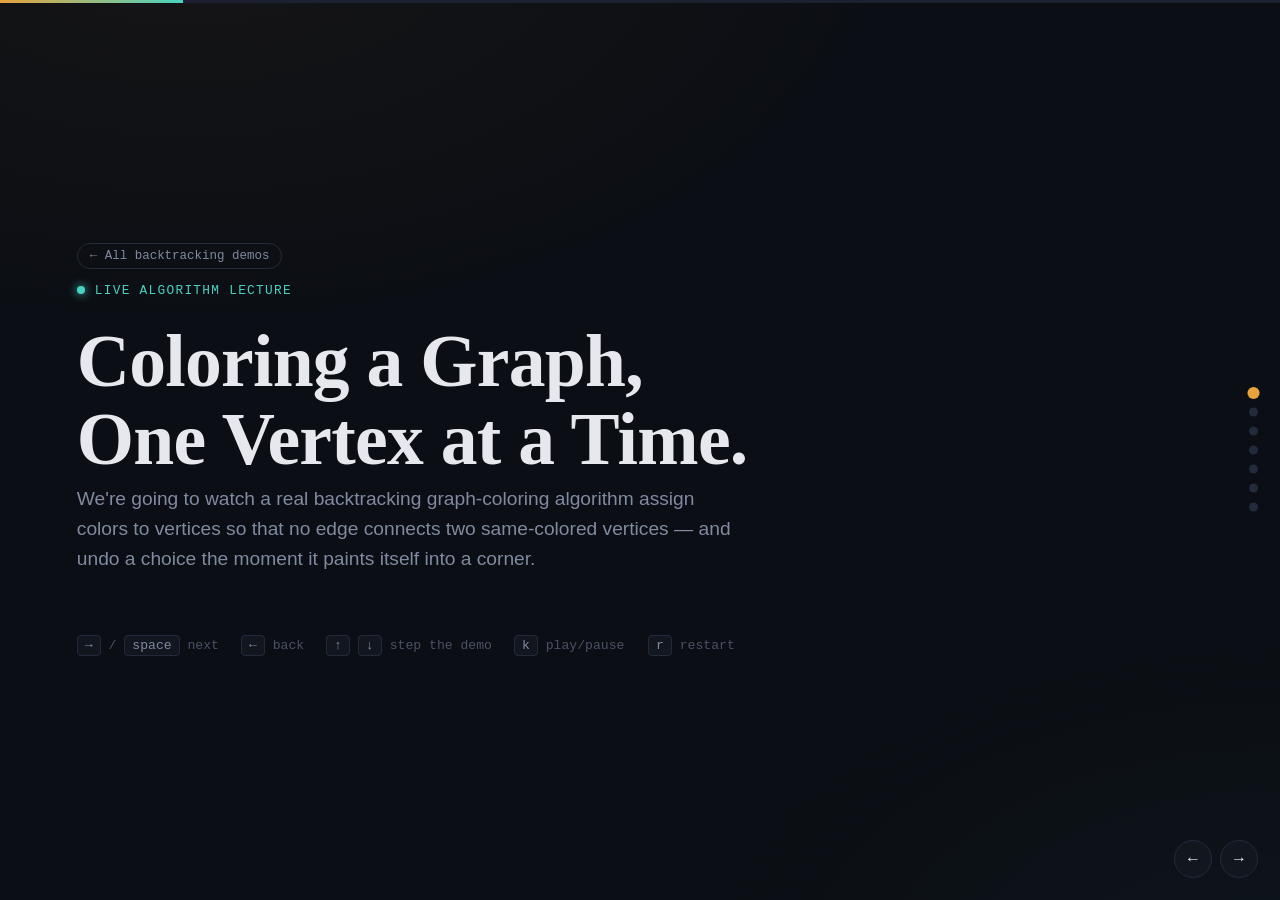
==== graph-coloring/index.html @ 995cb566 "first commit, backtracking algo" ====
<!DOCTYPE html>
<html lang="en">
<head>
<meta charset="UTF-8">
<meta name="viewport" content="width=device-width, initial-scale=1.0">
<title>Backtracking, Live &mdash; Graph Coloring</title>
<link rel="stylesheet" href="css/style.css">
</head>
<body>

<div class="reveal-deck">

  <!-- ============================================================== -->
  <section class="slide" id="slide-title">
    <a class="hub-link" href="../index.html">&larr; All backtracking demos</a>
    <div class="title-mark"><span class="dot"></span> LIVE ALGORITHM LECTURE</div>
    <h1 class="animate-in">Coloring a Graph,<br>One Vertex at a Time.</h1>
    <p class="lede animate-in">We're going to watch a real backtracking graph-coloring
      algorithm assign colors to vertices so that no edge connects two same-colored
      vertices &mdash; and undo a choice the moment it paints itself into a corner.</p>
    <div class="title-hint animate-in">
      <span><kbd>&rarr;</kbd> / <kbd>space</kbd> next</span>
      <span><kbd>&larr;</kbd> back</span>
      <span><kbd>&uarr;</kbd> <kbd>&darr;</kbd> step the demo</span>
      <span><kbd>k</kbd> play/pause &nbsp; <kbd>r</kbd> restart</span>
    </div>
  </section>

  <!-- ============================================================== -->
  <section class="slide" id="slide-concept">
    <div class="slide-eyebrow">01 &middot; The idea</div>
    <h2>Same three moves as any backtracking search</h2>
    <p class="lede"><strong>Choose</strong> a color for the next vertex.
      <strong>Explore</strong> the rest of the graph assuming that choice.
      <strong>Un-choose</strong> it the instant that assumption leads nowhere.</p>

    <div class="two-col slide-body">
      <div class="card animate-in">
        <h3>The rule that matters</h3>
        <p>Two vertices joined by an edge can never share a color. That's the entire
          constraint &mdash; graph coloring backtracking is just Sudoku's row/column/box
          rule generalized to "any two connected vertices".</p>
        <button class="reveal-toggle" data-reveal-toggle aria-expanded="false">Why does vertex order matter?</button>
        <div class="reveal-content">Coloring vertices in a smarter order (most-constrained
          first) prunes dead ends earlier. This deck colors them in plain index order 0..n&minus;1
          on purpose, so the backtracking itself &mdash; not a clever heuristic &mdash; is what's on display.</div>
      </div>
      <div class="card animate-in">
        <h3>k colors, not "the" answer</h3>
        <p>This demo fixes <strong>k&nbsp;=&nbsp;3</strong> available colors up front.
          With too few colors the search would fail entirely; with plenty it would
          never need to backtrack. Three is chosen specifically to force real dead ends.</p>
        <button class="reveal-toggle" data-reveal-toggle aria-expanded="false">What's the chromatic number?</button>
        <div class="reveal-content">The chromatic number is the smallest k for which a
          valid coloring exists at all. Finding it exactly is NP-hard in general &mdash;
          this demo sidesteps that by fixing k and just showing whether backtracking
          finds a valid coloring for that k.</div>
      </div>
    </div>
  </section>

  <!-- ============================================================== -->
  <section class="slide" id="slide-code">
    <div class="slide-eyebrow">02 &middot; The algorithm</div>
    <h2>Eleven lines, read top to bottom</h2>
    <p class="lede">This is the exact function the live demo executes &mdash; vertices are
      visited in index order, colors tried from 1 up to k.</p>

    <div class="slide-body">
      <pre class="mini-code"><span class="tok-keyword">function</span> <span class="tok-function">solve</span>(vertex, depth) {
  <span class="tok-keyword">if</span> (vertex === n) <span class="tok-keyword">return</span> <span class="tok-keyword">true</span>; <span class="tok-comment">// all colored</span>
  <span class="tok-keyword">for</span> (<span class="tok-keyword">let</span> c = <span class="tok-number">1</span>; c &lt;= k; c++) {
    <span class="tok-keyword">if</span> (<span class="tok-function">isValid</span>(vertex, c)) {
      color[vertex] = c;             <span class="tok-comment">// place</span>
      <span class="tok-keyword">if</span> (<span class="tok-function">solve</span>(vertex + <span class="tok-number">1</span>, depth + <span class="tok-number">1</span>)) <span class="tok-keyword">return</span> <span class="tok-keyword">true</span>;
      color[vertex] = <span class="tok-number">0</span>;             <span class="tok-comment">// undo (backtrack)</span>
    }
  }
  <span class="tok-keyword">return</span> <span class="tok-keyword">false</span>;  <span class="tok-comment">// dead end, let caller backtrack</span>
}</pre>

      <div class="two-col">
        <div class="card animate-in">
          <h3>Base case (line 2)</h3>
          <p>Once every vertex index up to n has been colored, the recursion has nothing
            left to decide &mdash; it unwinds with <code>true</code> all the way up.</p>
        </div>
        <div class="card animate-in">
          <h3>The recursive step (lines 3&ndash;8)</h3>
          <p><code>isValid</code> checks every neighbor already colored. A valid color gets
            assigned, then <code>solve()</code> calls itself for the next vertex. If that
            deeper call ever returns <code>false</code>, line 7 erases the color before
            the loop tries the next one.</p>
        </div>
      </div>
    </div>
  </section>

  <!-- ============================================================== -->
  <section class="slide" id="slide-tree-concept">
    <div class="slide-eyebrow">03 &middot; Seeing the recursion</div>
    <h2>Every call is a node. Every color tried is an edge.</h2>
    <p class="lede">The recursion tree below is the entire call-stack history laid out at
      once, instead of only showing you the current top frame.</p>
    <div class="two-col slide-body">
      <div class="concept-tree-wrap animate-in">
        <svg viewBox="0 0 320 200" width="100%" height="220">
          <line class="edge" x1="160" y1="30" x2="90" y2="90"></line>
          <line class="edge" x1="160" y1="30" x2="230" y2="90"></line>
          <line class="edge" x1="90" y1="90" x2="50" y2="150"></line>
          <line class="edge" x1="90" y1="90" x2="130" y2="150"></line>
          <line class="edge" x1="230" y1="90" x2="270" y2="150"></line>
          <g class="node"><circle cx="160" cy="30" r="14"></circle><text x="160" y="34">v0</text></g>
          <g class="node"><circle cx="90" cy="90" r="14"></circle><text x="90" y="94">c1</text></g>
          <g class="node"><circle cx="230" cy="90" r="14"></circle><text x="230" y="94">c2</text></g>
          <g class="node dead"><circle cx="50" cy="150" r="14"></circle><text x="50" y="154">dead</text></g>
          <g class="node ok"><circle cx="130" cy="150" r="14"></circle><text x="130" y="154">ok</text></g>
          <g class="node ok"><circle cx="270" cy="150" r="14"></circle><text x="270" y="154">ok</text></g>
        </svg>
      </div>
      <div class="card animate-in">
        <h3>Reading the tree</h3>
        <p><span style="color:var(--accent-red)">&#9679;</span> A red node tried every
          remaining color and none worked &mdash; a genuine dead end that forces its
          parent to backtrack and try the next color.</p>
        <p><span style="color:var(--accent-cyan)">&#9679;</span> A cyan node lies on the
          path that eventually colored the whole graph.</p>
      </div>
    </div>
  </section>

  <!-- ============================================================== -->
  <section class="slide" id="slide-live-demo">
    <div class="demo-header">
      <div>
        <div class="slide-eyebrow">04 &middot; Live execution</div>
        <h2>Watch it color, one line at a time</h2>
      </div>
      <div class="demo-note" id="demo-note"></div>
    </div>

    <div class="demo-grid">
      <div class="panel panel-board" id="panel-board">
        <div class="panel-head"><span>Graph</span><span class="tag">live</span></div>
        <div class="panel-board-body"><svg id="demo-board"></svg></div>
      </div>

      <div class="panel panel-code">
        <div class="panel-head"><span>Executing Code</span><span class="tag" id="demo-step-counter">step 1 / 1</span></div>
        <div class="panel-code-body" id="demo-code"></div>
      </div>

      <div class="panel-inspect">
        <div class="panel-stack" id="panel-stack">
          <div class="panel-head"><span>Recursion Stack</span></div>
          <div class="stack-body" id="demo-stack"></div>
        </div>
        <div class="panel-variables">
          <div class="panel-head"><span>Variable Inspector</span></div>
          <div class="variables-body" id="demo-variables"></div>
        </div>
      </div>

      <div class="panel panel-tree">
        <div class="panel-head"><span>Recursion Tree</span><span class="tag">grows live as calls happen</span></div>
        <div class="tree-body"><svg id="demo-tree"></svg></div>
      </div>

      <div class="panel panel-ladder">
        <span class="panel-head" style="border:none;padding:0;">Depth</span>
        <div id="demo-ladder"></div>
      </div>

      <div class="panel transport">
        <div class="transport-buttons">
          <button class="tbtn" id="btn-restart" title="Restart (r)">&#8634; Restart</button>
          <button class="tbtn" id="btn-prev" title="Previous step">&#8592; Prev</button>
          <button class="tbtn" id="btn-play-pause" title="Play / Pause (k)">&#9654; Play</button>
          <button class="tbtn" id="btn-next" title="Next step">Next &#8594;</button>
        </div>
        <div class="scrub-wrap">
          <input type="range" id="step-scrubber" min="0" max="1" value="0" step="1">
        </div>
        <div class="speed-wrap">
          <span>Speed</span>
          <input type="range" id="speed-range" min="1" max="4" value="2" step="1">
          <span id="speed-label">Normal</span>
        </div>
      </div>
    </div>
  </section>

  <!-- ============================================================== -->
  <section class="slide" id="slide-recap">
    <div class="slide-eyebrow">05 &middot; Recap</div>
    <h2>What you just watched</h2>
    <p class="lede">Three ideas, all visible directly in the trace you just stepped through.</p>
    <div class="recap-grid slide-body">
      <div class="card animate-in">
        <div class="big">O(k^n)</div>
        <h3>Worst case</h3>
        <p>k colors tried per vertex, n vertices deep. The neighbor check prunes this
          drastically in practice &mdash; this graph's trace stayed under 250 steps.</p>
      </div>
      <div class="card animate-in">
        <div class="big">18 backtracks</div>
        <h3>Real dead ends</h3>
        <p>With only 3 colors available, this particular graph forces the naive
          vertex-order search to backtrack repeatedly before finding a valid coloring.</p>
      </div>
      <div class="card animate-in">
        <div class="big">undo &ne; restart</div>
        <h3>Backtracking's whole trick</h3>
        <p>Every red dead end erased exactly one vertex's color and resumed &mdash; every
          other vertex's coloring so far was left untouched.</p>
      </div>
    </div>
  </section>

  <!-- ============================================================== -->
  <section class="slide" id="slide-end">
    <div class="slide-eyebrow">Fin</div>
    <h1>Go replay it.</h1>
    <p class="lede">Jump back to the live demo and scrub through the trace as many times as
      you'd like &mdash; try pausing right before one of the dead ends and guessing which
      color will fail next.</p>
    <div class="end-actions">
      <button class="tbtn" onclick="document.querySelector('.deck-dot:nth-child(5)').click()">&#8592; Back to live demo</button>
      <button class="tbtn" onclick="document.querySelector('.deck-dot:nth-child(1)').click()">&#8634; Restart deck</button>
    </div>
  </section>

</div>

<script src="js/tween.js"></script>
<script src="js/highlight.js"></script>
<script src="js/data.js"></script>
<script src="js/solver.js"></script>
<script src="js/visualizer.js"></script>
<script src="js/player.js"></script>
<script src="js/slides.js"></script>
<script src="js/main.js"></script>
</body>
</html>
---- graph-coloring/css/style.css ----
/* =========================================================================
   style.css
   Design language: "the debugger console" - this deck teaches backtracking
   by showing a live debugger-style trace of a real recursive solve, so the
   whole visual system borrows from IDE/debugger conventions (line gutters,
   breakpoint amber, call-stack rails) rather than generic slide-deck
   chrome. Signature element: the synchronized four-panel trace grid with
   its amber depth ladder, on slide 5.
   ========================================================================= */

:root {
  /* ---- palette --------------------------------------------------- */
  --bg-deep:      #0B0E14;
  --bg-panel:     #12161F;
  --bg-panel-alt: #161B26;
  --bg-raised:    #1B2130;
  --border:       #232A3B;
  --border-soft:  #1B2130;

  --text-primary: #E6E8EE;
  --text-dim:     #808AA0;
  --text-faint:   #4B5266;

  --accent-amber: #E8A33D;   /* focus / current depth / breakpoint */
  --accent-cyan:  #49D3C0;   /* success / solved path */
  --accent-red:   #E8637A;   /* backtrack / dead end */
  --accent-violet:#9C90F0;   /* given clues / secondary emphasis */

  --font-display: "Iowan Old Style", "Palatino Linotype", Palatino, Georgia, "Noto Serif", serif;
  --font-sans: ui-sans-serif, -apple-system, "Segoe UI", Roboto, "Helvetica Neue", Arial, sans-serif;
  --font-mono: ui-monospace, "Cascadia Code", "SF Mono", "JetBrains Mono", Consolas, "Liberation Mono", monospace;

  --radius: 8px;
  --radius-sm: 4px;
}

* { box-sizing: border-box; }

html, body {
  margin: 0;
  padding: 0;
  height: 100%;
  background: var(--bg-deep);
  color: var(--text-primary);
  font-family: var(--font-sans);
  overflow: hidden;
}

body {
  background-image:
    radial-gradient(1200px 700px at 15% -10%, rgba(232, 163, 61, 0.05), transparent 60%),
    radial-gradient(1000px 600px at 100% 110%, rgba(73, 211, 192, 0.04), transparent 60%);
}

::selection { background: rgba(232, 163, 61, 0.35); }

/* Respect reduced-motion preferences across the whole deck. */
@media (prefers-reduced-motion: reduce) {
  *, *::before, *::after { animation-duration: 0.001ms !important; transition-duration: 0.001ms !important; }
}

button { font-family: inherit; }

/* =========================================================================
   Slide deck chrome
   ========================================================================= */

.reveal-deck {
  position: relative;
  width: 100vw;
  height: 100vh;
}

.slide {
  position: absolute;
  inset: 0;
  display: none;
  flex-direction: column;
  padding: 5.5vh 6vw 6vh;
  opacity: 0;
  transform: translateX(24px);
  transition: opacity 0.45s ease, transform 0.45s ease;
}

.slide.active {
  display: flex;
  opacity: 1;
  transform: translateX(0);
}

.slide.prev { transform: translateX(-24px); }

.slide-eyebrow {
  font-family: var(--font-mono);
  letter-spacing: 0.14em;
  text-transform: uppercase;
  font-size: 0.72rem;
  color: var(--accent-amber);
  margin-bottom: 0.6rem;
}

.slide h1 {
  font-family: var(--font-display);
  font-weight: 600;
  font-size: clamp(2.1rem, 4.2vw, 3.4rem);
  margin: 0 0 0.4rem;
  letter-spacing: -0.01em;
  line-height: 1.05;
}

.slide h2 {
  font-family: var(--font-display);
  font-weight: 600;
  font-size: clamp(1.5rem, 2.6vw, 2.15rem);
  margin: 0 0 0.9rem;
  letter-spacing: -0.01em;
}

.slide .lede {
  font-size: clamp(1rem, 1.3vw, 1.2rem);
  color: var(--text-dim);
  max-width: 62ch;
  line-height: 1.55;
  margin: 0 0 1.6rem;
}

.slide-body {
  flex: 1;
  min-height: 0;
  display: flex;
  flex-direction: column;
}

/* Deck-wide fixed chrome */

.deck-progress {
  position: fixed;
  top: 0; left: 0; right: 0;
  height: 3px;
  background: var(--border-soft);
  z-index: 50;
}
.deck-progress-bar {
  height: 100%;
  background: linear-gradient(90deg, var(--accent-amber), var(--accent-cyan));
  transition: width 0.4s ease;
}

.deck-dots {
  position: fixed;
  right: 22px;
  top: 50%;
  transform: translateY(-50%);
  display: flex;
  flex-direction: column;
  gap: 10px;
  z-index: 50;
}
.deck-dot {
  width: 9px; height: 9px;
  border-radius: 50%;
  background: var(--border);
  border: none;
  cursor: pointer;
  padding: 0;
  transition: background 0.25s, transform 0.25s;
}
.deck-dot:hover { background: var(--text-dim); }
.deck-dot.active { background: var(--accent-amber); transform: scale(1.35); }

.deck-arrows {
  position: fixed;
  bottom: 22px;
  right: 22px;
  display: flex;
  gap: 8px;
  z-index: 50;
}
.deck-arrow {
  width: 38px; height: 38px;
  border-radius: 50%;
  border: 1px solid var(--border);
  background: var(--bg-panel);
  color: var(--text-primary);
  cursor: pointer;
  font-size: 1rem;
  display: flex; align-items: center; justify-content: center;
  transition: background 0.2s, border-color 0.2s, transform 0.15s;
}
.deck-arrow:hover { border-color: var(--accent-amber); transform: translateY(-1px); }
.deck-arrow:active { transform: translateY(0); }

/* =========================================================================
   Fragments / click-to-reveal
   ========================================================================= */

.fragment {
  opacity: 0;
  transform: translateY(10px);
  transition: opacity 0.5s ease, transform 0.5s ease;
}
.fragment.shown { opacity: 1; transform: translateY(0); }

.animate-in {
  opacity: 0;
  transform: translateY(14px);
  transition: opacity 0.5s ease, transform 0.5s ease;
}
.animate-in.animate-in-done { opacity: 1; transform: translateY(0); }

.reveal-toggle {
  display: inline-flex;
  align-items: center;
  gap: 8px;
  background: var(--bg-panel);
  border: 1px solid var(--border);
  color: var(--text-primary);
  font-family: var(--font-mono);
  font-size: 0.85rem;
  padding: 9px 14px;
  border-radius: var(--radius-sm);
  cursor: pointer;
  transition: border-color 0.2s;
}
.reveal-toggle::before {
  content: "+";
  color: var(--accent-amber);
  font-weight: 700;
  transition: transform 0.25s;
}
.reveal-toggle.open::before { content: "\2212"; }
.reveal-toggle:hover { border-color: var(--accent-amber); }

.reveal-content {
  max-height: 0;
  overflow: hidden;
  opacity: 0;
  transition: max-height 0.4s ease, opacity 0.3s ease, margin 0.4s ease;
  color: var(--text-dim);
  line-height: 1.6;
  font-size: 0.95rem;
}
.reveal-content.open {
  max-height: 260px;
  opacity: 1;
  margin-top: 10px;
}

/* =========================================================================
   Generic content widgets reused across explainer slides
   ========================================================================= */

.pill-row { display: flex; gap: 10px; flex-wrap: wrap; margin: 0.4rem 0 1.2rem; }
.pill {
  font-family: var(--font-mono);
  font-size: 0.78rem;
  padding: 5px 11px;
  border-radius: 999px;
  border: 1px solid var(--border);
  color: var(--text-dim);
}

.two-col {
  display: grid;
  grid-template-columns: 1fr 1fr;
  gap: 28px;
  flex: 1;
  min-height: 0;
}

.card {
  background: var(--bg-panel);
  border: 1px solid var(--border);
  border-radius: var(--radius);
  padding: 20px 22px;
}
.card h3 {
  margin: 0 0 8px;
  font-size: 1rem;
  font-family: var(--font-mono);
  color: var(--accent-amber);
  font-weight: 600;
}
.card p { color: var(--text-dim); line-height: 1.6; margin: 0 0 8px; font-size: 0.95rem; }

.mini-code {
  font-family: var(--font-mono);
  font-size: 0.85rem;
  background: var(--bg-deep);
  border: 1px solid var(--border);
  border-radius: var(--radius-sm);
  padding: 12px 14px;
  color: var(--text-primary);
  line-height: 1.7;
  overflow-x: auto;
}

/* Concept slide: tiny abstract recursion-tree sketch */
.concept-tree-wrap {
  display: flex;
  align-items: center;
  justify-content: center;
  background: var(--bg-panel);
  border: 1px solid var(--border);
  border-radius: var(--radius);
}
.concept-tree-wrap svg .node circle { fill: var(--bg-raised); stroke: var(--border); stroke-width: 1.5; }
.concept-tree-wrap svg .node text { fill: var(--text-dim); font-family: var(--font-mono); font-size: 9px; }
.concept-tree-wrap svg .node.ok circle { fill: rgba(73,211,192,0.18); stroke: var(--accent-cyan); }
.concept-tree-wrap svg .node.dead circle { fill: rgba(232,99,122,0.18); stroke: var(--accent-red); }
.concept-tree-wrap svg .edge { stroke: var(--border); stroke-width: 1.5; }

/* =========================================================================
   Title slide
   ========================================================================= */

#slide-title {
  justify-content: center;
  align-items: flex-start;
}
.title-mark {
  font-family: var(--font-mono);
  font-size: 0.8rem;
  color: var(--accent-cyan);
  letter-spacing: 0.1em;
  margin-bottom: 1.6rem;
  display: flex;
  align-items: center;
  gap: 10px;
}
.title-mark .dot { width: 8px; height: 8px; border-radius: 50%; background: var(--accent-cyan); box-shadow: 0 0 10px var(--accent-cyan); }
#slide-title h1 { font-size: clamp(2.6rem, 6vw, 4.6rem); }
#slide-title .lede { font-size: clamp(1.05rem, 1.5vw, 1.3rem); }
.title-hint {
  margin-top: 2.4rem;
  font-family: var(--font-mono);
  font-size: 0.82rem;
  color: var(--text-faint);
  display: flex;
  gap: 22px;
}
.title-hint kbd {
  background: var(--bg-panel);
  border: 1px solid var(--border);
  border-radius: 4px;
  padding: 2px 7px;
  font-family: var(--font-mono);
  color: var(--text-dim);
}
.title-board-peek { position: absolute; right: 7vw; top: 50%; transform: translateY(-50%); opacity: 0.9; }

/* =========================================================================
   LIVE DEMO SLIDE - the signature element
   ========================================================================= */

#slide-live-demo { padding-bottom: 3.4vh; }

.demo-header { display: flex; align-items: baseline; justify-content: space-between; margin-bottom: 0.7rem; }
.demo-header h2 { margin: 0; }
.demo-note {
  font-family: var(--font-mono);
  font-size: 0.88rem;
  color: var(--accent-amber);
  min-height: 1.3em;
}

.demo-grid {
  flex: 1;
  min-height: 0;
  display: grid;
  grid-template-columns: 340px 1fr 300px;
  grid-template-rows: 1fr auto auto;
  gap: 14px;
  grid-template-areas:
    "board code   inspect"
    "tree   tree   tree"
    "ladder transport transport";
}

.panel {
  background: var(--bg-panel);
  border: 1px solid var(--border);
  border-radius: var(--radius);
  display: flex;
  flex-direction: column;
  min-height: 0;
  overflow: hidden;
}
.panel-head {
  font-family: var(--font-mono);
  font-size: 0.7rem;
  letter-spacing: 0.08em;
  text-transform: uppercase;
  color: var(--text-dim);
  padding: 10px 14px;
  border-bottom: 1px solid var(--border-soft);
  display: flex;
  align-items: center;
  justify-content: space-between;
  flex-shrink: 0;
}
.panel-head .tag { color: var(--accent-amber); }

/* ---- board panel (graph view) ---- */
.panel-board { grid-area: board; transition: box-shadow 0.3s; }
.panel-board.flash-place { box-shadow: 0 0 0 2px var(--accent-amber) inset; }
.panel-board.flash-remove { box-shadow: 0 0 0 2px var(--accent-red) inset; }
.panel-board.flash-success { box-shadow: 0 0 22px 2px var(--accent-cyan) inset; }
.panel-board-body { flex: 1; display: flex; align-items: center; justify-content: center; padding: 12px; }

#demo-board { width: 100%; height: 100%; max-width: 320px; max-height: 320px; }

.graph-edge { stroke: var(--border); stroke-width: 1.6; transition: stroke 0.25s, stroke-width 0.25s; }
.graph-edge.edge-conflict { stroke: var(--accent-red); stroke-width: 2.4; }

.graph-node circle {
  fill: var(--bg-raised);
  stroke: var(--border);
  stroke-width: 2;
  transition: fill 0.28s, stroke 0.28s, r 0.2s;
}
.graph-node text {
  font-family: var(--font-mono);
  font-size: 10px;
  fill: var(--text-dim);
  text-anchor: middle;
  pointer-events: none;
}
.graph-node.node-colored text { fill: var(--bg-deep); font-weight: 700; }
.graph-node.node-focus circle { stroke: var(--accent-amber); stroke-width: 3; }
.graph-node.node-place circle { animation: node-pop-in 0.34s cubic-bezier(.2,1.5,.4,1); }
.graph-node.node-remove circle { animation: node-pop-out 0.3s ease; }
.graph-node.node-deadend circle { animation: node-shake 0.35s; stroke: var(--accent-red); }
.graph-node.node-success circle { animation: node-glow 1.1s ease; }

@keyframes node-pop-in {
  0% { r: 6; opacity: 0.4; }
  60% { r: 17; }
  100% { r: 14; opacity: 1; }
}
@keyframes node-pop-out {
  0% { r: 14; }
  100% { r: 10; }
}
@keyframes node-shake {
  0%, 100% { transform: translateX(0); }
  25% { transform: translateX(-2px); }
  75% { transform: translateX(2px); }
}
@keyframes node-glow {
  0% { filter: drop-shadow(0 0 0 rgba(73,211,192,0)); }
  40% { filter: drop-shadow(0 0 8px rgba(73,211,192,0.9)); }
  100% { filter: drop-shadow(0 0 0 rgba(73,211,192,0)); }
}

/* ---- code panel ---- */
.panel-code { grid-area: code; }
.panel-code-body { flex: 1; overflow-y: auto; padding: 10px 0; }
.code-line {
  display: flex;
  gap: 14px;
  padding: 3px 16px;
  font-family: var(--font-mono);
  font-size: clamp(12px, 1.05vw, 14.5px);
  white-space: pre;
  border-left: 3px solid transparent;
  transition: background 0.25s, border-color 0.25s;
}
.code-line.active {
  background: rgba(232, 163, 61, 0.10);
  border-left-color: var(--accent-amber);
}
.code-gutter { color: var(--text-faint); width: 1.4em; text-align: right; flex-shrink: 0; user-select: none; }
.tok-keyword { color: #C792EA; }
.tok-string { color: var(--accent-cyan); }
.tok-number { color: var(--accent-amber); }
.tok-comment { color: var(--text-faint); font-style: italic; }
.tok-function { color: #82AAFF; }
.tok-ident { color: var(--text-primary); }
.tok-punct { color: var(--text-dim); }

/* ---- inspector column (stack + variables stacked) ---- */
.panel-inspect { grid-area: inspect; display: flex; flex-direction: column; gap: 14px; background: transparent; border: none; }
.panel-stack, .panel-variables { background: var(--bg-panel); border: 1px solid var(--border); border-radius: var(--radius); display: flex; flex-direction: column; flex: 1; min-height: 0; overflow: hidden; }

.stack-body { flex: 1; overflow-y: auto; padding: 10px; display: flex; flex-direction: column; gap: 6px; transition: box-shadow 0.3s; }
.stack-body.flash-deadend { box-shadow: 0 0 0 2px var(--accent-red) inset; }
.stack-frame {
  font-family: var(--font-mono);
  font-size: 0.78rem;
  background: var(--bg-raised);
  border: 1px solid var(--border-soft);
  border-radius: var(--radius-sm);
  padding: 6px 10px;
  display: flex;
  gap: 10px;
  align-items: center;
  animation: slide-up-in 0.25s ease;
}
.stack-frame.stack-top { border-color: var(--accent-amber); background: rgba(232,163,61,0.08); }
.stack-depth { color: var(--accent-amber); font-weight: 700; }
.stack-label { color: var(--text-dim); }
.stack-empty { color: var(--text-faint); font-family: var(--font-mono); font-size: 0.8rem; padding: 10px; }
@keyframes slide-up-in {
  from { transform: translateY(6px); opacity: 0; }
  to { transform: translateY(0); opacity: 1; }
}

.variables-body { padding: 10px 12px; display: flex; flex-direction: column; gap: 4px; overflow-y: auto; }
.var-row {
  display: flex;
  justify-content: space-between;
  font-family: var(--font-mono);
  font-size: 0.82rem;
  padding: 5px 6px;
  border-radius: var(--radius-sm);
  transition: background 0.2s;
}
.var-row:hover { background: var(--bg-raised); }
.var-key { color: var(--text-dim); }
.var-value { color: var(--text-primary); font-weight: 600; }
.var-value.var-event { color: var(--accent-cyan); font-weight: 500; text-transform: lowercase; }

/* ---- recursion tree (spans same row visually via being inline in code col on small screens; primary spot is a dedicated strip) ---- */
.panel-tree { grid-area: tree; max-height: 190px; }
.tree-body { flex: 1; overflow: auto; padding: 6px; }
#demo-tree { width: 100%; height: 100%; min-height: 150px; }
.tree-edge { stroke: var(--border); stroke-width: 1.4; }
.tree-node circle { stroke-width: 1.6; fill: var(--bg-raised); stroke: var(--border); transition: fill 0.3s, stroke 0.3s, r 0.2s; }
.tree-node text { font-family: var(--font-mono); font-size: 6.5px; fill: var(--text-dim); text-anchor: middle; }
.tree-node.tree-active circle { stroke: var(--accent-amber); }
.tree-node.tree-on-path circle { stroke: var(--accent-cyan); fill: rgba(73,211,192,0.12); }
.tree-node.tree-success circle { fill: var(--accent-cyan); stroke: var(--accent-cyan); }
.tree-node.tree-deadend circle { fill: rgba(232,99,122,0.25); stroke: var(--accent-red); }
.tree-node.tree-current circle { r: 12; filter: drop-shadow(0 0 4px rgba(232,163,61,0.7)); }

/* ---- depth ladder ---- */
.panel-ladder { grid-area: ladder; flex-direction: row; align-items: center; padding: 10px 14px; gap: 12px; }
.ladder-track { display: flex; gap: 3px; align-items: flex-end; }
.ladder-rung { width: 6px; height: 16px; background: var(--border-soft); border-radius: 2px; transition: background 0.2s, height 0.2s; }
.ladder-rung.ladder-passed { background: var(--border); }
.ladder-rung.ladder-active { background: var(--accent-amber); height: 22px; box-shadow: 0 0 6px rgba(232,163,61,0.7); }
.ladder-label { font-family: var(--font-mono); font-size: 0.78rem; color: var(--accent-amber); white-space: nowrap; }

/* ---- transport controls ---- */
.transport { grid-area: transport; flex-direction: row; align-items: center; gap: 16px; padding: 10px 16px; background: var(--bg-panel-alt); }
.transport-buttons { display: flex; gap: 8px; }
.tbtn {
  font-family: var(--font-mono);
  font-size: 0.82rem;
  background: var(--bg-raised);
  border: 1px solid var(--border);
  color: var(--text-primary);
  padding: 8px 14px;
  border-radius: var(--radius-sm);
  cursor: pointer;
  transition: border-color 0.2s, transform 0.1s, background 0.2s;
}
.tbtn:hover:not(:disabled) { border-color: var(--accent-amber); }
.tbtn:active:not(:disabled) { transform: scale(0.96); }
.tbtn:disabled { opacity: 0.35; cursor: not-allowed; }
.tbtn.is-playing { border-color: var(--accent-cyan); color: var(--accent-cyan); }

.step-counter { font-family: var(--font-mono); font-size: 0.8rem; color: var(--text-dim); min-width: 92px; }

.scrub-wrap { flex: 1; display: flex; align-items: center; gap: 10px; }
#step-scrubber { flex: 1; accent-color: var(--accent-amber); }

.speed-wrap { display: flex; align-items: center; gap: 8px; font-family: var(--font-mono); font-size: 0.78rem; color: var(--text-dim); }
#speed-range { accent-color: var(--accent-amber); }
#speed-label { width: 68px; }

/* =========================================================================
   Recap slide
   ========================================================================= */
.recap-grid { display: grid; grid-template-columns: repeat(3, 1fr); gap: 18px; }
.recap-grid .card .big { font-family: var(--font-mono); color: var(--accent-cyan); font-size: 1.6rem; font-weight: 700; }

.end-actions { display: flex; gap: 14px; margin-top: 1.4rem; }
.end-actions .tbtn { padding: 10px 18px; font-size: 0.85rem; }

/* =========================================================================
   Responsive: laptop / tablet / narrower projectors
   ========================================================================= */

@media (max-width: 1180px) {
  .demo-grid {
    grid-template-columns: 300px 1fr 260px;
  }
  .two-col { grid-template-columns: 1fr; }
}

@media (max-width: 900px) {
  .deck-dots, .deck-arrows { display: none; }
  .slide { padding: 4vh 5vw 4vh; }
  .demo-grid {
    grid-template-columns: 1fr 1fr;
    grid-template-rows: auto auto auto auto auto;
    grid-template-areas:
      "board inspect"
      "code code"
      "tree tree"
      "ladder ladder"
      "transport transport";
  }
  .panel-tree { grid-column: auto; max-height: 220px; }
  .recap-grid { grid-template-columns: 1fr; }
  .transport { flex-wrap: wrap; }
}

/* 1920x1080 projector: give the demo grid more breathing room */
@media (min-width: 1700px) {
  .demo-grid { grid-template-columns: 400px 1fr 340px; gap: 18px; }
  .slide { padding: 6vh 7vw 6vh; }
}

/* ---- link back to the suite hub (added when nested under backtracking-suite/) ---- */
.hub-link {
  display: inline-block;
  font-family: var(--font-mono);
  font-size: 0.78rem;
  color: var(--text-dim);
  text-decoration: none;
  border: 1px solid var(--border);
  border-radius: 999px;
  padding: 5px 12px;
  margin-bottom: 14px;
  transition: border-color 0.2s, color 0.2s;
}
.hub-link:hover { border-color: var(--accent-amber); color: var(--accent-amber); }
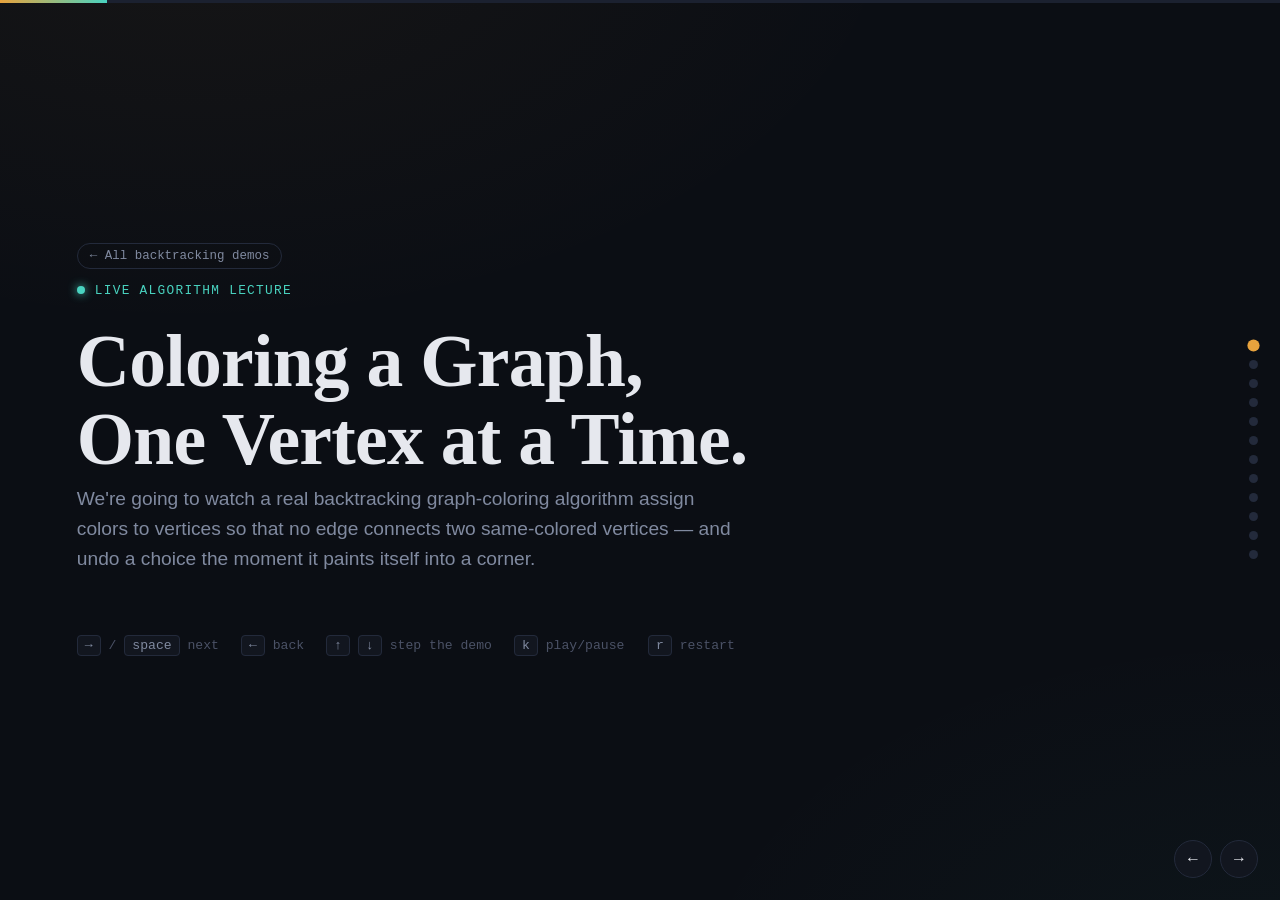
==== commit fce650ca: "UPDATES" ====
--- a/graph-coloring/index.html
+++ b/graph-coloring/index.html
@@ -60,8 +60,44 @@
   </section>
 
   <!-- ============================================================== -->
+  <section class="slide" id="slide-brute-force">
+    <div class="slide-eyebrow">02 &middot; Why not brute force?</div>
+    <h2>The obvious approach, first</h2>
+    <p class="lede">Before backtracking, it's worth seeing the approach it replaces: generate
+      every possible way to assign colors to all n vertices, then check each one. Simple,
+      correct, and the exact reason backtracking exists.</p>
+
+    <div class="two-col slide-body">
+      <div class="card animate-in">
+        <h3>Generate &amp; test</h3>
+        <p>Assign every vertex a color from 1 to k, in every possible combination, then
+          check whether any edge connects two same-colored vertices. If one does, discard
+          the whole assignment and try the next combination.</p>
+        <button class="reveal-toggle" data-reveal-toggle aria-expanded="false">How many combinations is that, really?</button>
+        <div class="reveal-content">This graph has 10 vertices and k = 3 colors, so brute
+          force would consider up to 3<sup>10</sup> = 59,049 full assignments before ever
+          checking an edge. That's small enough to brute force here &mdash; but the same
+          idea on a 40-vertex graph would mean checking 3<sup>40</sup> &asymp; 1.2 &times; 10<sup>19</sup>
+          assignments, which is where the difference starts to matter enormously.</div>
+      </div>
+      <div class="card animate-in">
+        <h3>What backtracking changes</h3>
+        <p>Instead of coloring every vertex and checking the whole graph once at the end,
+          backtracking checks each vertex's neighbors the moment it's colored. An
+          assignment that breaks a rule is rejected immediately &mdash; no time is spent
+          finishing an assignment that was already doomed by its second vertex.</p>
+        <button class="reveal-toggle" data-reveal-toggle aria-expanded="false">So is backtracking a different algorithm?</button>
+        <div class="reveal-content">Not really &mdash; it's the same generate-and-test idea,
+          just interleaved with validation instead of run afterward. That's the entire
+          trick: it turns "check every finished assignment" into "check one vertex at a
+          time and abandon bad ones immediately."</div>
+      </div>
+    </div>
+  </section>
+
+  <!-- ============================================================== -->
   <section class="slide" id="slide-code">
-    <div class="slide-eyebrow">02 &middot; The algorithm</div>
+    <div class="slide-eyebrow">03 &middot; The algorithm</div>
     <h2>Eleven lines, read top to bottom</h2>
     <p class="lede">This is the exact function the live demo executes &mdash; vertices are
       visited in index order, colors tried from 1 up to k.</p>
@@ -98,7 +134,7 @@
 
   <!-- ============================================================== -->
   <section class="slide" id="slide-tree-concept">
-    <div class="slide-eyebrow">03 &middot; Seeing the recursion</div>
+    <div class="slide-eyebrow">04 &middot; Seeing the recursion</div>
     <h2>Every call is a node. Every color tried is an edge.</h2>
     <p class="lede">The recursion tree below is the entire call-stack history laid out at
       once, instead of only showing you the current top frame.</p>
@@ -133,7 +169,7 @@
   <section class="slide" id="slide-live-demo">
     <div class="demo-header">
       <div>
-        <div class="slide-eyebrow">04 &middot; Live execution</div>
+        <div class="slide-eyebrow">05 &middot; Live execution</div>
         <h2>Watch it color, one line at a time</h2>
       </div>
       <div class="demo-note" id="demo-note"></div>
@@ -191,8 +227,108 @@
   </section>
 
   <!-- ============================================================== -->
+  <section class="slide" id="slide-complexity">
+    <div class="slide-eyebrow">06 &middot; Complexity &amp; trade-offs</div>
+    <h2>What backtracking actually buys you</h2>
+    <p class="lede">n is the number of vertices (10 here) and k the number of colors (3
+      here). Both approaches share the same worst-case bound &mdash; the difference is how
+      often that worst case actually gets reached.</p>
+
+    <div class="two-col slide-body">
+      <div class="card animate-in">
+        <h3>Time &amp; space</h3>
+        <table class="complexity-table">
+          <tr><th>Metric</th><th>Brute force</th><th>Backtracking</th></tr>
+          <tr><td class="metric">Best case</td><td>&Omega;(k<sup>n</sup>) &mdash; still generates every assignment</td><td>O(n&middot;k) &mdash; every vertex resolved on its first valid color</td></tr>
+          <tr><td class="metric">Worst case</td><td>O(k<sup>n</sup>&middot;E) &mdash; generate, then validate against every edge</td><td>O(k<sup>n</sup>) &mdash; same bound, pruned far earlier in practice</td></tr>
+          <tr><td class="metric">Space</td><td>O(n) per candidate assignment held</td><td>O(n) recursion depth + the color array</td></tr>
+        </table>
+        <p style="margin-top:10px;">On this graph: brute force checks up to 3<sup>10</sup> =
+          59,049 assignments; the live demo you ran needed 214 steps.</p>
+      </div>
+      <div class="card animate-in">
+        <h3>Advantages &amp; disadvantages</h3>
+        <ul class="pro-con-list pros">
+          <li>Rejects a bad assignment at the first conflicting edge, not after coloring everyone</li>
+          <li>Simple, general-purpose &mdash; works for any graph and any k without modification</li>
+          <li>Complete: guaranteed to find a valid k-coloring if one exists</li>
+          <li>Composes naturally with better vertex/color ordering heuristics</li>
+        </ul>
+        <ul class="pro-con-list cons" style="margin-top:10px;">
+          <li>Worst-case time is still exponential in the number of vertices</li>
+          <li>Finding the true chromatic number (smallest possible k) is NP-hard &mdash; this only answers "does k work?"</li>
+          <li>Naive vertex ordering can trigger far more backtracking than necessary</li>
+        </ul>
+      </div>
+    </div>
+  </section>
+
+  <!-- ============================================================== -->
+  <section class="slide" id="slide-alternatives">
+    <div class="slide-eyebrow">07 &middot; Alternative approaches</div>
+    <h2>Smarter than plain backtracking</h2>
+    <p class="lede">Two very different families of techniques used in practice instead of
+      (or alongside) exhaustive backtracking.</p>
+
+    <div class="two-col slide-body">
+      <div class="card animate-in">
+        <h3>Greedy coloring</h3>
+        <p>Visit vertices in some order and assign each the smallest-numbered color not
+          already used by an already-colored neighbor &mdash; no recursion, no undoing,
+          just one pass. It's fast (roughly O(V + E)) but offers no guarantee: it can use
+          more colors than necessary, and depending on vertex order it may fail to find a
+          valid coloring for a fixed k even when one exists.</p>
+        <button class="reveal-toggle" data-reveal-toggle aria-expanded="false">Can ordering fix that?</button>
+        <div class="reveal-content">Partially &mdash; the Welsh&ndash;Powell heuristic colors
+          highest-degree vertices first, which tends to use noticeably fewer colors than a
+          arbitrary order. It still isn't guaranteed optimal or even guaranteed to succeed
+          for a fixed k, which is exactly the gap backtracking's guarantee fills.</div>
+      </div>
+      <div class="card animate-in">
+        <h3>SAT / Boolean Satisfiability</h3>
+        <p>Encode the whole problem as a boolean formula: one variable per (vertex, color)
+          pair, clauses forcing "each vertex gets exactly one color," and clauses forcing
+          "no edge's two endpoints share a color." Hand that formula to a modern SAT solver
+          (DPLL/CDCL-based) and let decades of solver engineering find a satisfying
+          assignment &mdash; or prove none exists.</p>
+        <button class="reveal-toggle" data-reveal-toggle aria-expanded="false">Why bother, if it's the same problem?</button>
+        <div class="reveal-content">Modern SAT solvers include learned clauses, clever
+          branching heuristics, and years of low-level optimization that a hand-rolled
+          backtracking search doesn't have. For large, hard instances, reducing to SAT and
+          calling an off-the-shelf solver often massively outperforms a naive custom search.</div>
+      </div>
+    </div>
+  </section>
+
+  <!-- ============================================================== -->
+  <section class="slide" id="slide-applications">
+    <div class="slide-eyebrow">08 &middot; Real-world applications</div>
+    <h2>The same shape shows up outside graphs</h2>
+    <p class="lede">Graph coloring is a stand-in for "assign labels from a small pool so
+      that conflicting things never match" &mdash; a pattern with genuinely surprising reach.</p>
+
+    <div class="two-col slide-body">
+      <div class="card animate-in">
+        <h3>Map coloring</h3>
+        <p>The original motivating example: color regions on a map so no two adjacent
+          regions share a color. The famous Four Color Theorem says four colors always
+          suffice for any planar map &mdash; a result proved (controversially, using a
+          computer) by Appel and Haken in 1976.</p>
+      </div>
+      <div class="card animate-in">
+        <h3>CPU register allocation</h3>
+        <p>A compiler builds an "interference graph" where two variables are connected if
+          they're both alive at the same point in a program. Assigning each variable a
+          physical CPU register such that no two interfering variables share one is
+          <em>literally</em> graph coloring, with k = the number of available registers
+          &mdash; this is exactly how Chaitin's classic register-allocation algorithm works.</p>
+      </div>
+    </div>
+  </section>
+
+  <!-- ============================================================== -->
   <section class="slide" id="slide-recap">
-    <div class="slide-eyebrow">05 &middot; Recap</div>
+    <div class="slide-eyebrow">09 &middot; Recap</div>
     <h2>What you just watched</h2>
     <p class="lede">Three ideas, all visible directly in the trace you just stepped through.</p>
     <div class="recap-grid slide-body">
@@ -215,6 +351,21 @@
           other vertex's coloring so far was left untouched.</p>
       </div>
     </div>
+  </section>
+
+  <!-- ============================================================== -->
+  <section class="slide" id="slide-references">
+    <div class="slide-eyebrow">10 &middot; References</div>
+    <h2>For further reading</h2>
+    <p class="lede">Where the ideas on this deck's slides come from, for anyone who wants
+      to go deeper.</p>
+    <ul class="ref-list slide-body">
+      <li>Appel, K. &amp; Haken, W. (1976) &mdash; <a href="https://en.wikipedia.org/wiki/Four_color_theorem" target="_blank" rel="noopener">The Four Color Theorem</a> &mdash; the classic map-coloring result.</li>
+      <li>Chaitin, G. (1982) &mdash; <a href="https://en.wikipedia.org/wiki/Register_allocation" target="_blank" rel="noopener">"Register allocation via coloring"</a> &mdash; the compiler application discussed on the applications slide.</li>
+      <li>Karp, R. (1972) &mdash; <a href="https://en.wikipedia.org/wiki/Karp%27s_21_NP-complete_problems" target="_blank" rel="noopener">Reducibility Among Combinatorial Problems</a> &mdash; establishes graph k-coloring as NP-complete.</li>
+      <li>Wikipedia &mdash; <a href="https://en.wikipedia.org/wiki/Graph_coloring" target="_blank" rel="noopener">Graph coloring</a> &mdash; general overview, including greedy and Welsh&ndash;Powell ordering.</li>
+      <li>Wikipedia &mdash; <a href="https://en.wikipedia.org/wiki/Boolean_satisfiability_problem" target="_blank" rel="noopener">Boolean satisfiability problem</a> &mdash; background for the SAT-based alternative.</li>
+    </ul>
   </section>
 
   <!-- ============================================================== -->
@@ -225,7 +376,7 @@
       you'd like &mdash; try pausing right before one of the dead ends and guessing which
       color will fail next.</p>
     <div class="end-actions">
-      <button class="tbtn" onclick="document.querySelector('.deck-dot:nth-child(5)').click()">&#8592; Back to live demo</button>
+      <button class="tbtn" onclick="document.querySelector('.deck-dot:nth-child(6)').click()">&#8592; Back to live demo</button>
       <button class="tbtn" onclick="document.querySelector('.deck-dot:nth-child(1)').click()">&#8634; Restart deck</button>
     </div>
   </section>
--- a/graph-coloring/css/style.css
+++ b/graph-coloring/css/style.css
@@ -629,3 +629,30 @@
 }
 .hub-link:hover { border-color: var(--accent-amber); color: var(--accent-amber); }
 
+
+/* =========================================================================
+   New slide content types: complexity table, pro/con lists, references list
+   (added for the brute-force/complexity/alternatives/applications/
+   references slides).
+   ========================================================================= */
+
+.complexity-table { width: 100%; border-collapse: collapse; font-family: var(--font-mono); font-size: 0.82rem; }
+.complexity-table th, .complexity-table td { border: 1px solid var(--border); padding: 8px 10px; text-align: left; vertical-align: top; line-height: 1.5; }
+.complexity-table th { color: var(--accent-amber); font-weight: 600; background: var(--bg-panel-alt); font-size: 0.78rem; }
+.complexity-table td.metric { color: var(--text-dim); white-space: nowrap; }
+
+.pro-con-list { list-style: none; margin: 0; padding: 0; display: flex; flex-direction: column; gap: 7px; }
+.pro-con-list li { font-size: 0.88rem; color: var(--text-dim); padding-left: 1.3em; position: relative; line-height: 1.5; }
+.pro-con-list.pros li::before { content: "+"; color: var(--accent-cyan); position: absolute; left: 0; font-weight: 700; }
+.pro-con-list.cons li::before { content: "\2212"; color: var(--accent-red); position: absolute; left: 0; font-weight: 700; }
+
+.ref-list { list-style: none; margin: 0; padding: 0; display: flex; flex-direction: column; gap: 12px; }
+.ref-list li { font-size: 0.9rem; color: var(--text-dim); line-height: 1.55; padding-left: 1.3em; position: relative; }
+.ref-list li::before { content: "\2192"; position: absolute; left: 0; color: var(--accent-amber); }
+.ref-list a { color: var(--accent-cyan); text-decoration: none; border-bottom: 1px dotted var(--accent-cyan); }
+.ref-list a:hover { color: var(--text-primary); border-color: var(--text-primary); }
+
+.rule-list { display: flex; flex-direction: column; gap: 8px; margin-top: 8px; }
+.rule-item { display: flex; gap: 10px; align-items: baseline; font-size: 0.86rem; }
+.rule-name { font-family: var(--font-mono); color: var(--accent-violet); font-weight: 700; min-width: 108px; flex-shrink: 0; }
+.rule-desc { color: var(--text-dim); line-height: 1.5; }
